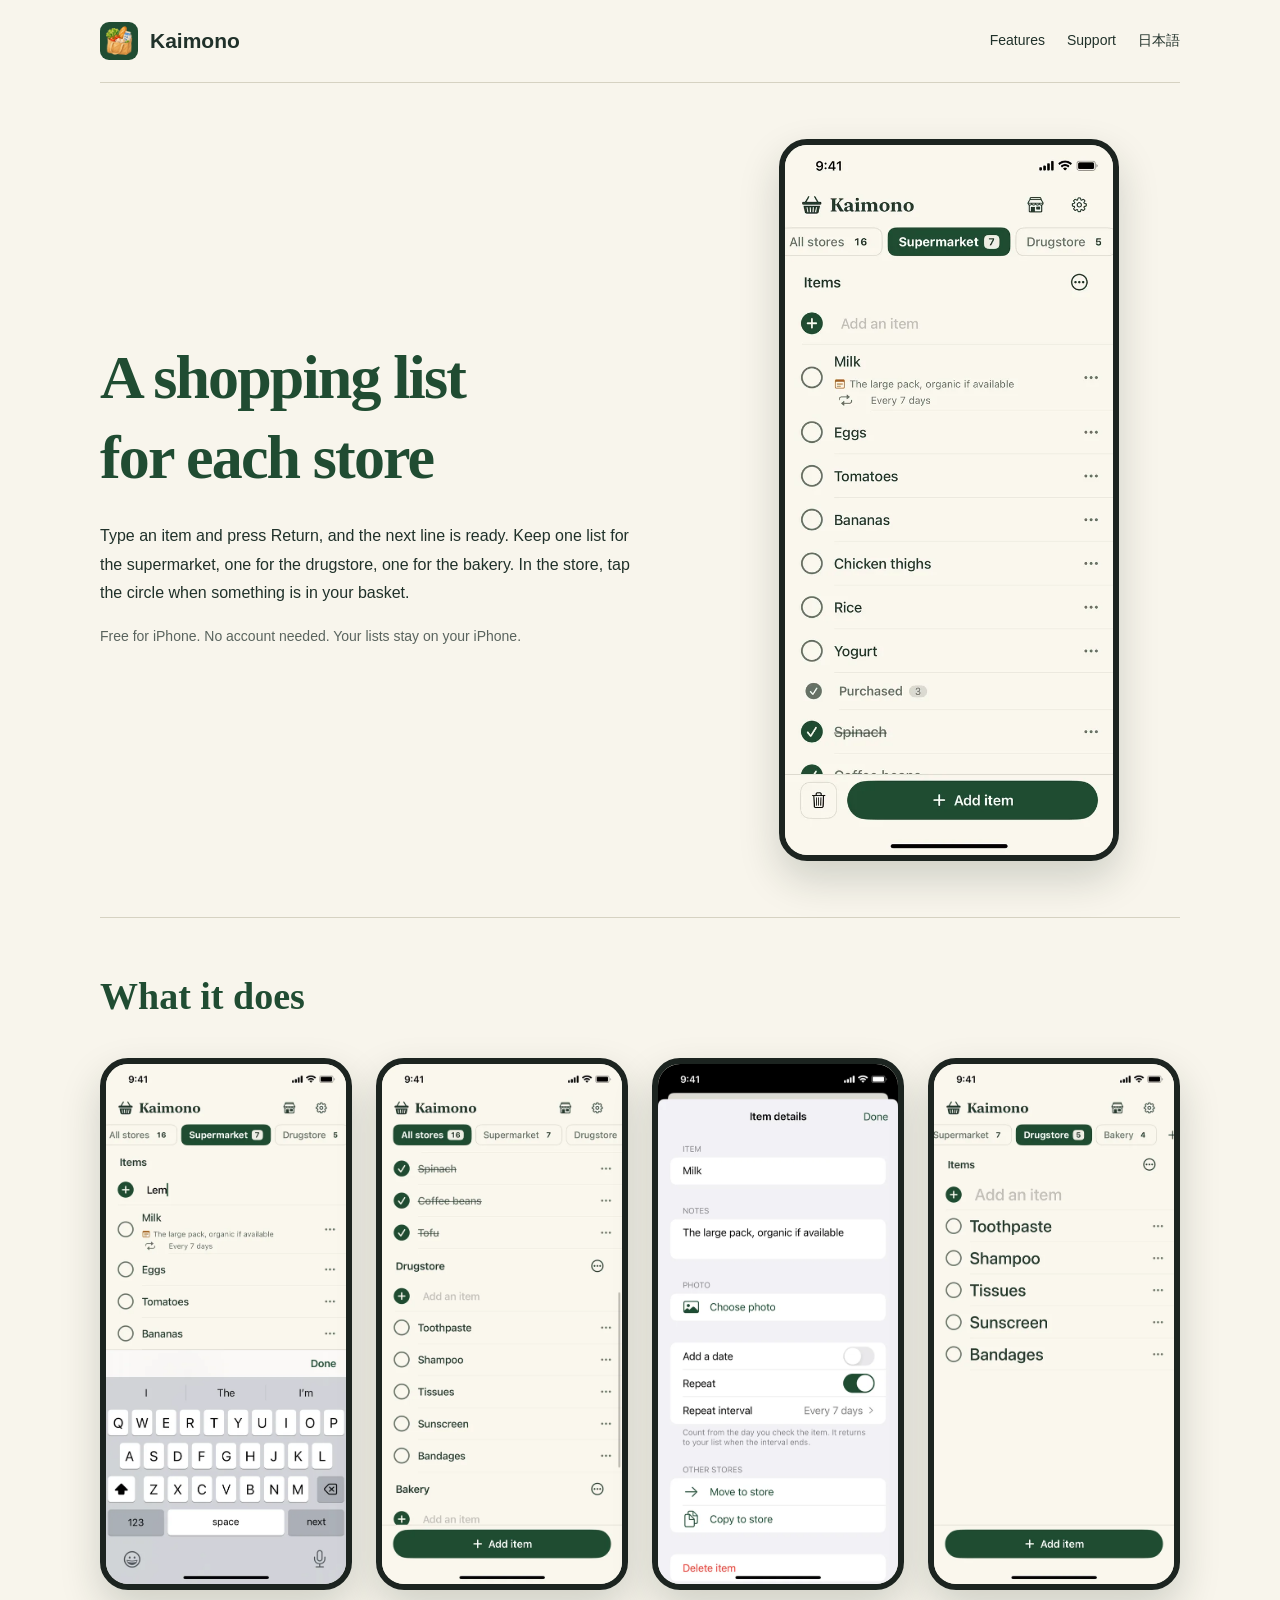
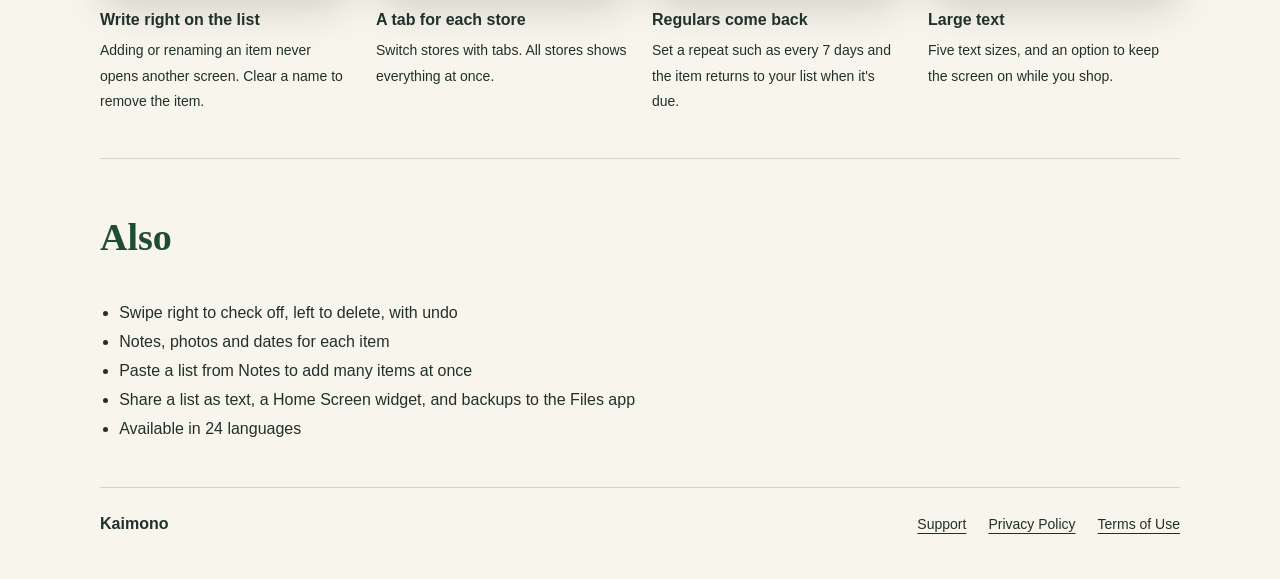
==== en/index.html @ 18378bfa "Publish the Kaimono official site in Japanese and English" ====
<!DOCTYPE html>
<html lang="en">
<head>
<meta charset="utf-8">
<meta name="viewport" content="width=device-width,initial-scale=1">
<title>Kaimono — a shopping list for each store</title>
<meta name="description" content="A plain shopping list for iPhone. Type an item, press Return, and the next line is ready. Keep a separate list for each store. No account needed.">
<link rel="icon" href="../images/icon.png">
<link rel="apple-touch-icon" href="../images/icon.png">
<link rel="canonical" href="https://shiba6v.github.io/kaimono-pages/en/">
<link rel="alternate" hreflang="ja" href="https://shiba6v.github.io/kaimono-pages/">
<link rel="alternate" hreflang="en" href="https://shiba6v.github.io/kaimono-pages/en/">
<meta property="og:title" content="Kaimono — a shopping list for each store">
<meta property="og:image" content="https://shiba6v.github.io/kaimono-pages/images/en-1-list.webp">
<link rel="stylesheet" href="../style.css">
</head>
<body>
<header>
  <a class="brand" href="./"><img width="38" height="38" src="../images/icon.png" alt="">Kaimono</a>
  <nav><a href="#features">Features</a><a href="https://c2mtmohroc.execute-api.ap-northeast-1.amazonaws.com/prod/support">Support</a><a href="../" lang="ja">日本語</a></nav>
</header>
<main>
  <section class="hero">
    <div>
      <h1>A shopping list<br>for each store</h1>
      <p>Type an item and press Return, and the next line is ready. Keep one list for the supermarket, one for the drugstore, one for the bakery. In the store, tap the circle when something is in your basket.</p>
      <p class="small">Free for iPhone. No account needed. Your lists stay on your iPhone.</p>
    </div>
    <div class="phone"><img src="../images/en-1-list.webp" width="585" height="1266" alt="A supermarket list with milk and eggs; bought items are grouped at the bottom"></div>
  </section>

  <section id="features">
    <h2>What it does</h2>
    <div class="features">
      <figure>
        <img src="../images/en-2-add.webp" width="585" height="1266" loading="lazy" alt="Typing a new item at the top of the list">
        <figcaption><strong>Write right on the list</strong>Adding or renaming an item never opens another screen. Clear a name to remove the item.</figcaption>
      </figure>
      <figure>
        <img src="../images/en-3-stores.webp" width="585" height="1266" loading="lazy" alt="All stores shown together, one section per store">
        <figcaption><strong>A tab for each store</strong>Switch stores with tabs. All stores shows everything at once.</figcaption>
      </figure>
      <figure>
        <img src="../images/en-4-details.webp" width="585" height="1266" loading="lazy" alt="Item details with a note and a 7-day repeat">
        <figcaption><strong>Regulars come back</strong>Set a repeat such as every 7 days and the item returns to your list when it's due.</figcaption>
      </figure>
      <figure>
        <img src="../images/en-5-large.webp" width="585" height="1266" loading="lazy" alt="A drugstore list in large text">
        <figcaption><strong>Large text</strong>Five text sizes, and an option to keep the screen on while you shop.</figcaption>
      </figure>
    </div>
  </section>

  <section class="more">
    <h2>Also</h2>
    <ul>
      <li>Swipe right to check off, left to delete, with undo</li>
      <li>Notes, photos and dates for each item</li>
      <li>Paste a list from Notes to add many items at once</li>
      <li>Share a list as text, a Home Screen widget, and backups to the Files app</li>
      <li>Available in 24 languages</li>
    </ul>
  </section>
</main>
<footer>
  <strong>Kaimono</strong>
  <nav>
    <a href="https://c2mtmohroc.execute-api.ap-northeast-1.amazonaws.com/prod/support">Support</a>
    <a href="https://c2mtmohroc.execute-api.ap-northeast-1.amazonaws.com/prod/privacy">Privacy Policy</a>
    <a href="https://c2mtmohroc.execute-api.ap-northeast-1.amazonaws.com/prod/terms">Terms of Use</a>
  </nav>
</footer>
</body>
</html>
---- style.css ----
:root{color-scheme:light;--ink:#20312a;--green:#204c32;--paper:#f8f5ec;--line:#d6d2c2;--muted:#5a645e}
*{box-sizing:border-box}
body{margin:0;background:var(--paper);color:var(--ink);font-family:-apple-system,"Hiragino Kaku Gothic ProN","Hiragino Sans",sans-serif;line-height:1.8}
header,main,footer{width:min(1080px,90%);margin:auto}
header,footer,nav,.brand{display:flex;align-items:center}
header,footer{justify-content:space-between;padding:22px 0}
header{border-bottom:1px solid var(--line)}
.brand{gap:12px;font-size:21px;font-weight:700;text-decoration:none}
.brand img{border-radius:9px}
a{color:inherit;text-underline-offset:4px}
nav{gap:22px;font-size:14px}
header nav a{text-decoration:none}
a:hover{text-decoration:underline}
.hero{display:grid;grid-template-columns:1.2fr 1fr;gap:6%;align-items:center;padding:56px 0}
h1,h2{font-family:"Hiragino Mincho ProN","Yu Mincho",Georgia,serif;color:var(--green)}
h1{font-size:clamp(34px,5vw,62px);line-height:1.3;letter-spacing:-.03em;margin:0 0 24px}
.hero p{max-width:34em}
.small{font-size:14px;color:var(--muted)}
.phone img,figure img{display:block;width:100%;height:auto;border-radius:28px;border:6px solid #1c2420;box-shadow:0 18px 40px rgba(20,40,28,.18)}
.phone{max-width:340px;justify-self:center}
section:not(.hero){padding:44px 0;border-top:1px solid var(--line)}
h2{font-size:clamp(26px,3vw,38px);margin:0 0 28px}
.features{display:grid;grid-template-columns:repeat(4,1fr);gap:24px}
figure{margin:0}
figcaption{padding-top:16px;font-size:14px}
figcaption strong{display:block;font-size:16px;margin-bottom:4px}
.more ul{margin:0;padding-left:1.2em;max-width:40em}
footer{border-top:1px solid var(--line);padding-bottom:40px}
@media(max-width:760px){
  header,footer{gap:12px;flex-wrap:wrap}
  nav{gap:14px;font-size:13px;flex-wrap:wrap}
  .hero{grid-template-columns:1fr;gap:32px;padding:36px 0}
  .phone{max-width:260px}
  .features{grid-template-columns:1fr 1fr;gap:18px}
  footer{flex-direction:column;align-items:flex-start}
}
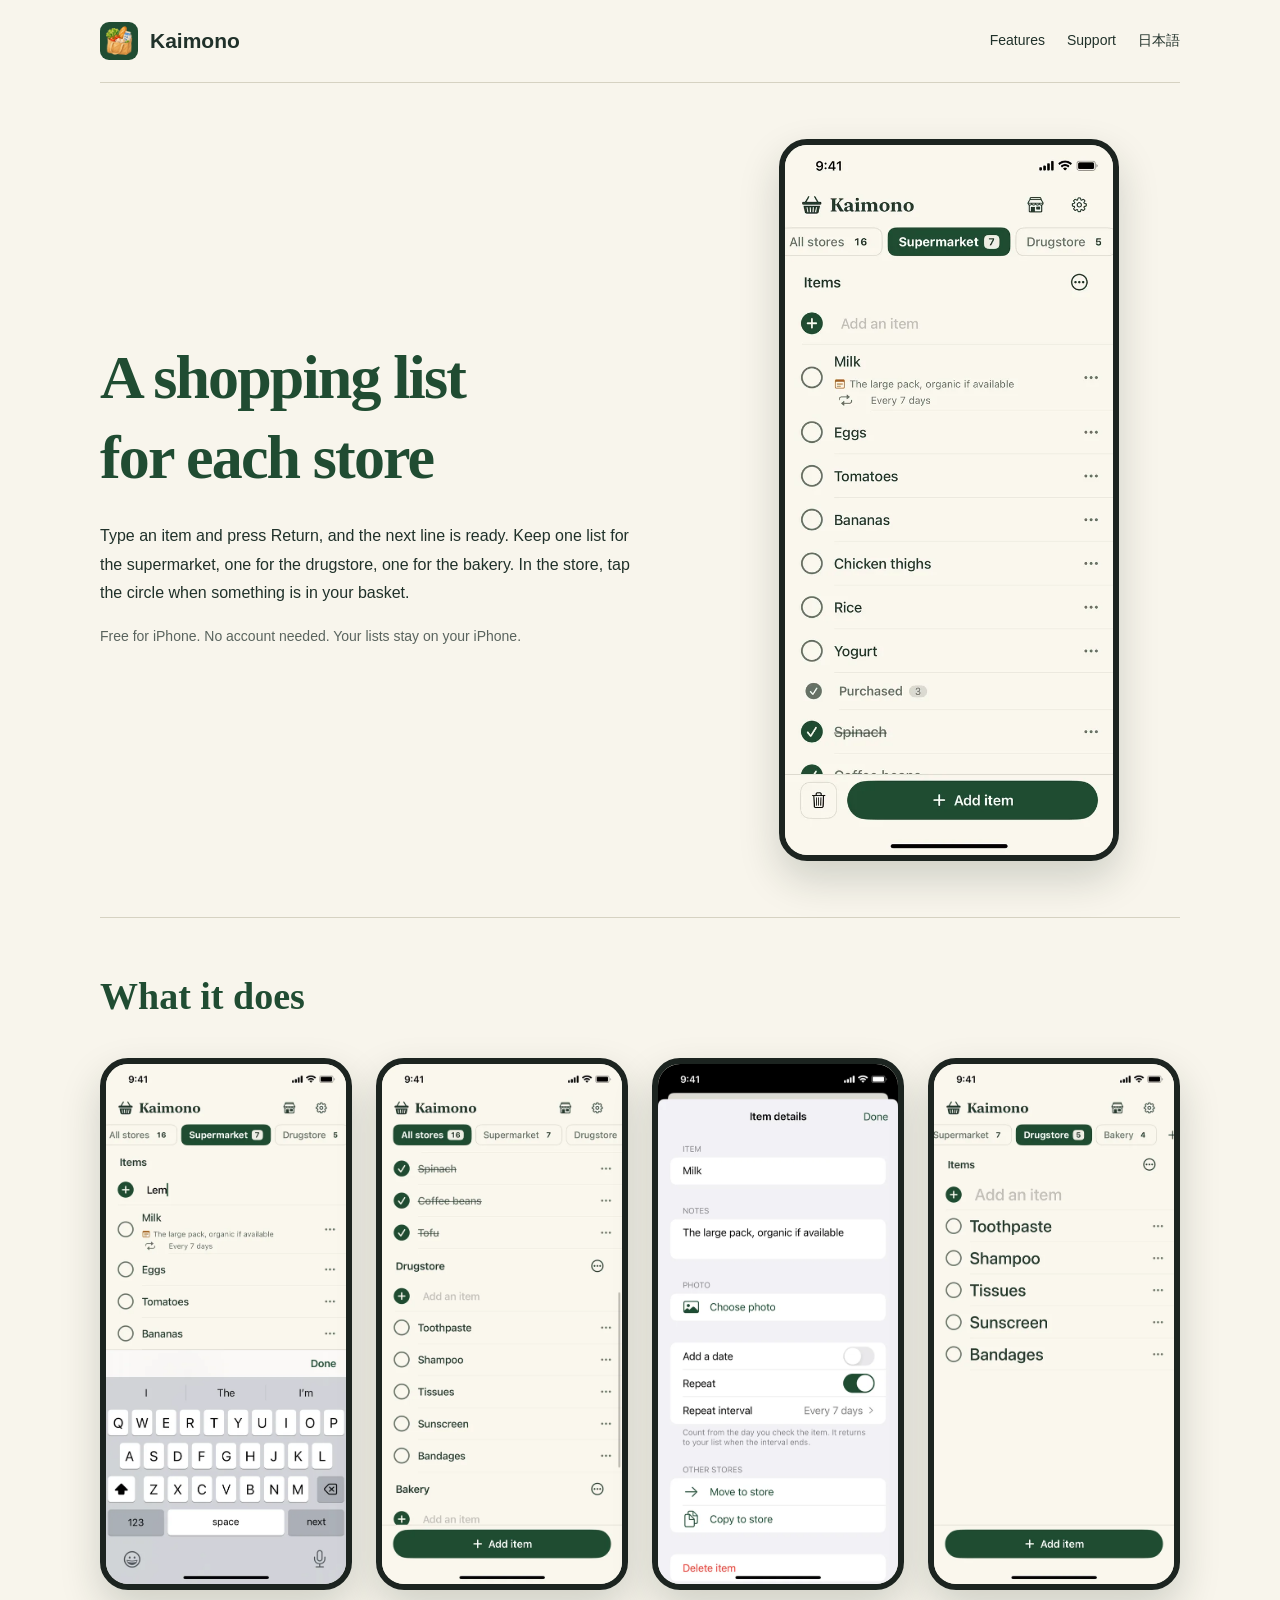
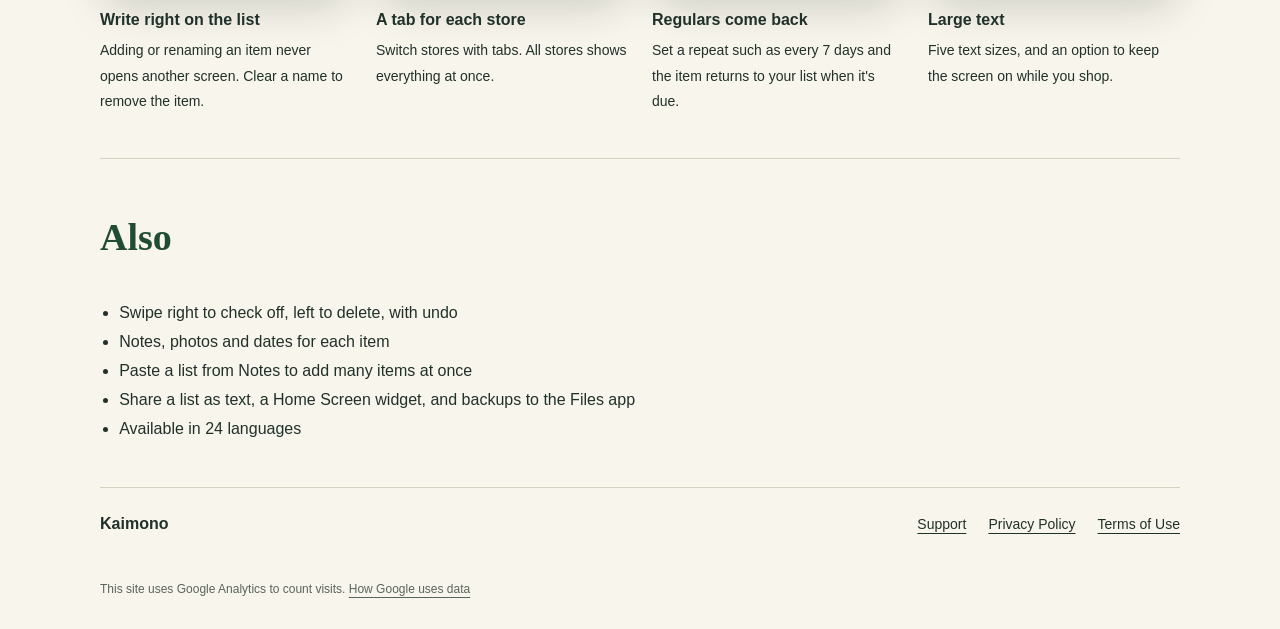
==== commit 27ba581c: "Measure visits with the kaimono-pages GA4 property and add Search Console verification Co-Authored-B" ====
--- a/en/index.html
+++ b/en/index.html
@@ -2,6 +2,24 @@
 <html lang="en">
 <head>
 <meta charset="utf-8">
+<script>
+  if (location.origin === 'https://shiba6v.github.io' && location.pathname.startsWith('/kaimono-pages/')) {
+    const measurementId = 'G-6VBVNM0112';
+    window.dataLayer = window.dataLayer || [];
+    function gtag() { window.dataLayer.push(arguments); }
+    gtag('js', new Date());
+    gtag('config', measurementId, {
+      cookie_prefix: 'kaimono_pages',
+      cookie_path: '/kaimono-pages/',
+      allow_google_signals: false,
+      allow_ad_personalization_signals: false
+    });
+    const tag = document.createElement('script');
+    tag.async = true;
+    tag.src = 'https://www.googletagmanager.com/gtag/js?id=' + measurementId;
+    document.head.append(tag);
+  }
+</script>
 <meta name="viewport" content="width=device-width,initial-scale=1">
 <title>Kaimono — a shopping list for each store</title>
 <meta name="description" content="A plain shopping list for iPhone. Type an item, press Return, and the next line is ready. Keep a separate list for each store. No account needed.">
@@ -70,5 +88,6 @@
     <a href="https://c2mtmohroc.execute-api.ap-northeast-1.amazonaws.com/prod/terms">Terms of Use</a>
   </nav>
 </footer>
+<p class="site-analytics">This site uses Google Analytics to count visits. <a href="https://policies.google.com/technologies/partner-sites?hl=en">How Google uses data</a></p>
 </body>
 </html>
--- a/style.css
+++ b/style.css
@@ -34,3 +34,4 @@
   .features{grid-template-columns:1fr 1fr;gap:18px}
   footer{flex-direction:column;align-items:flex-start}
 }
+.site-analytics{width:min(1080px,90%);margin:0 auto 28px;font-size:12px;color:var(--muted)}
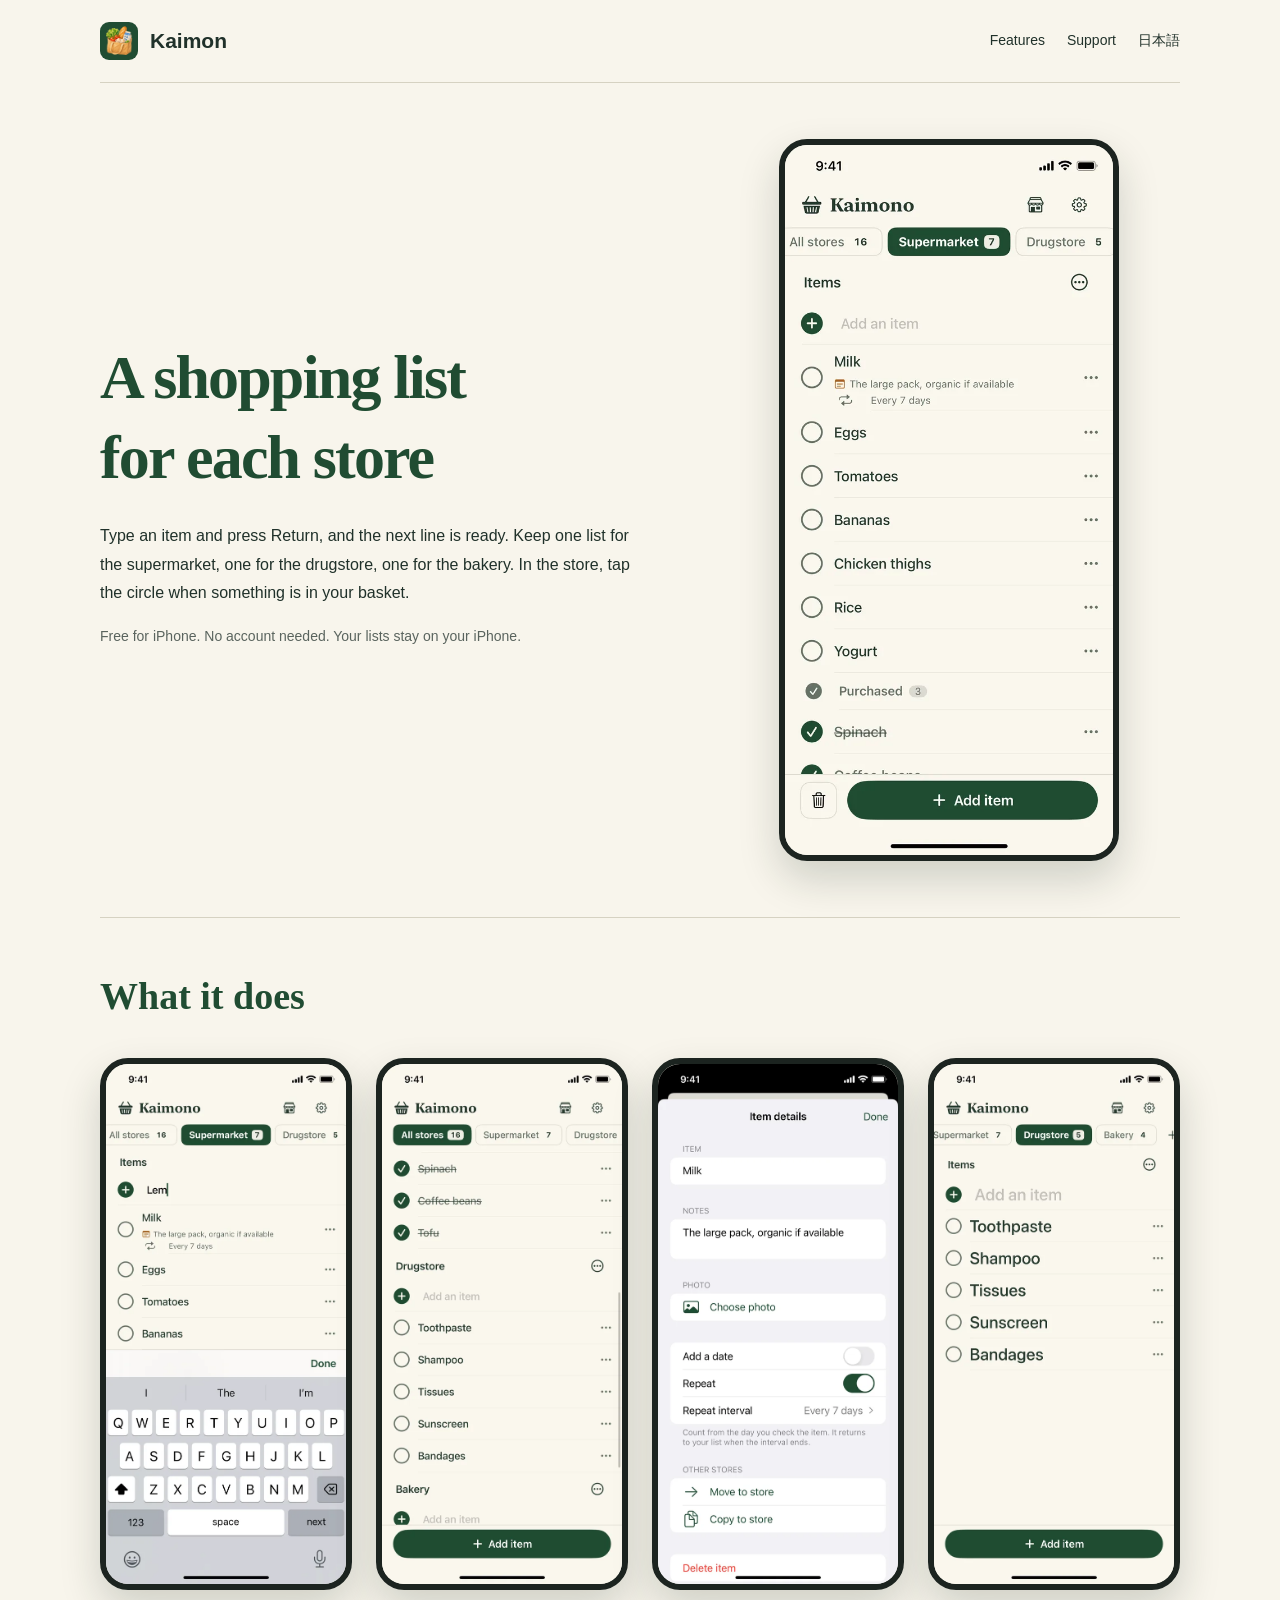
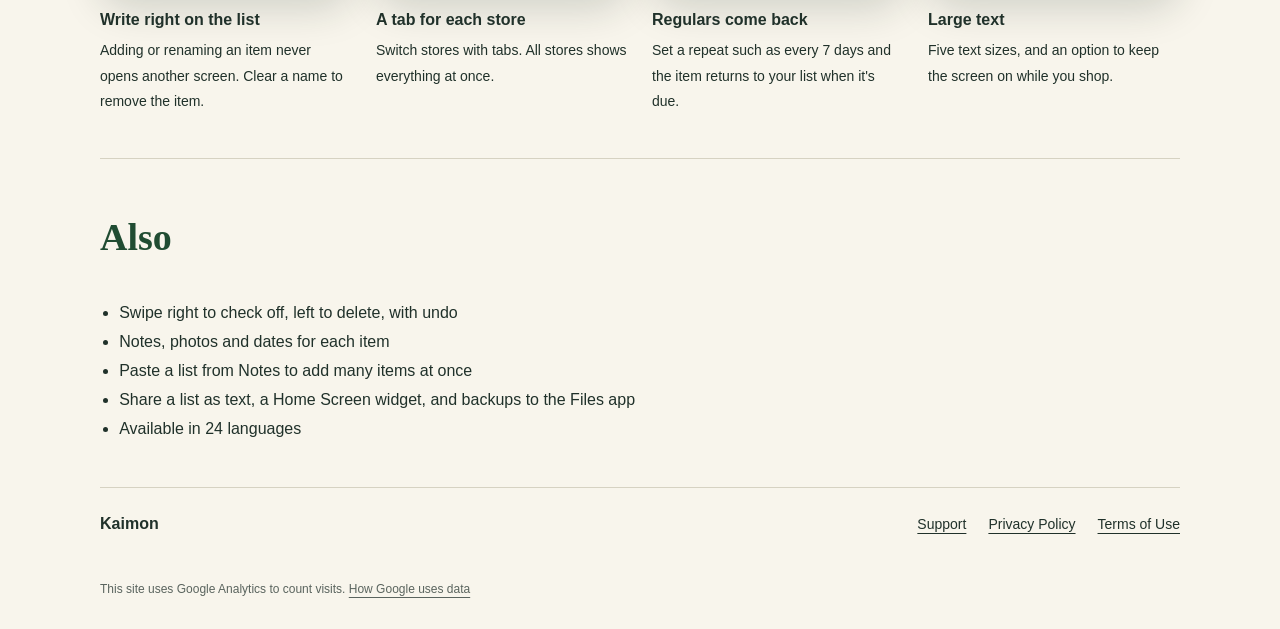
==== commit af4f94d5: "Rename the app to Kaimon (カイモン) Co-Authored-By: Claude Opus 5.5 <noreply@anthropic.com>" ====
--- a/en/index.html
+++ b/en/index.html
@@ -21,20 +21,20 @@
   }
 </script>
 <meta name="viewport" content="width=device-width,initial-scale=1">
-<title>Kaimono — a shopping list for each store</title>
+<title>Kaimon — a shopping list for each store</title>
 <meta name="description" content="A plain shopping list for iPhone. Type an item, press Return, and the next line is ready. Keep a separate list for each store. No account needed.">
 <link rel="icon" href="../images/icon.png">
 <link rel="apple-touch-icon" href="../images/icon.png">
 <link rel="canonical" href="https://shiba6v.github.io/kaimono-pages/en/">
 <link rel="alternate" hreflang="ja" href="https://shiba6v.github.io/kaimono-pages/">
 <link rel="alternate" hreflang="en" href="https://shiba6v.github.io/kaimono-pages/en/">
-<meta property="og:title" content="Kaimono — a shopping list for each store">
+<meta property="og:title" content="Kaimon — a shopping list for each store">
 <meta property="og:image" content="https://shiba6v.github.io/kaimono-pages/images/en-1-list.webp">
 <link rel="stylesheet" href="../style.css">
 </head>
 <body>
 <header>
-  <a class="brand" href="./"><img width="38" height="38" src="../images/icon.png" alt="">Kaimono</a>
+  <a class="brand" href="./"><img width="38" height="38" src="../images/icon.png" alt="">Kaimon</a>
   <nav><a href="#features">Features</a><a href="https://c2mtmohroc.execute-api.ap-northeast-1.amazonaws.com/prod/support">Support</a><a href="../" lang="ja">日本語</a></nav>
 </header>
 <main>
@@ -81,7 +81,7 @@
   </section>
 </main>
 <footer>
-  <strong>Kaimono</strong>
+  <strong>Kaimon</strong>
   <nav>
     <a href="https://c2mtmohroc.execute-api.ap-northeast-1.amazonaws.com/prod/support">Support</a>
     <a href="https://c2mtmohroc.execute-api.ap-northeast-1.amazonaws.com/prod/privacy">Privacy Policy</a>
